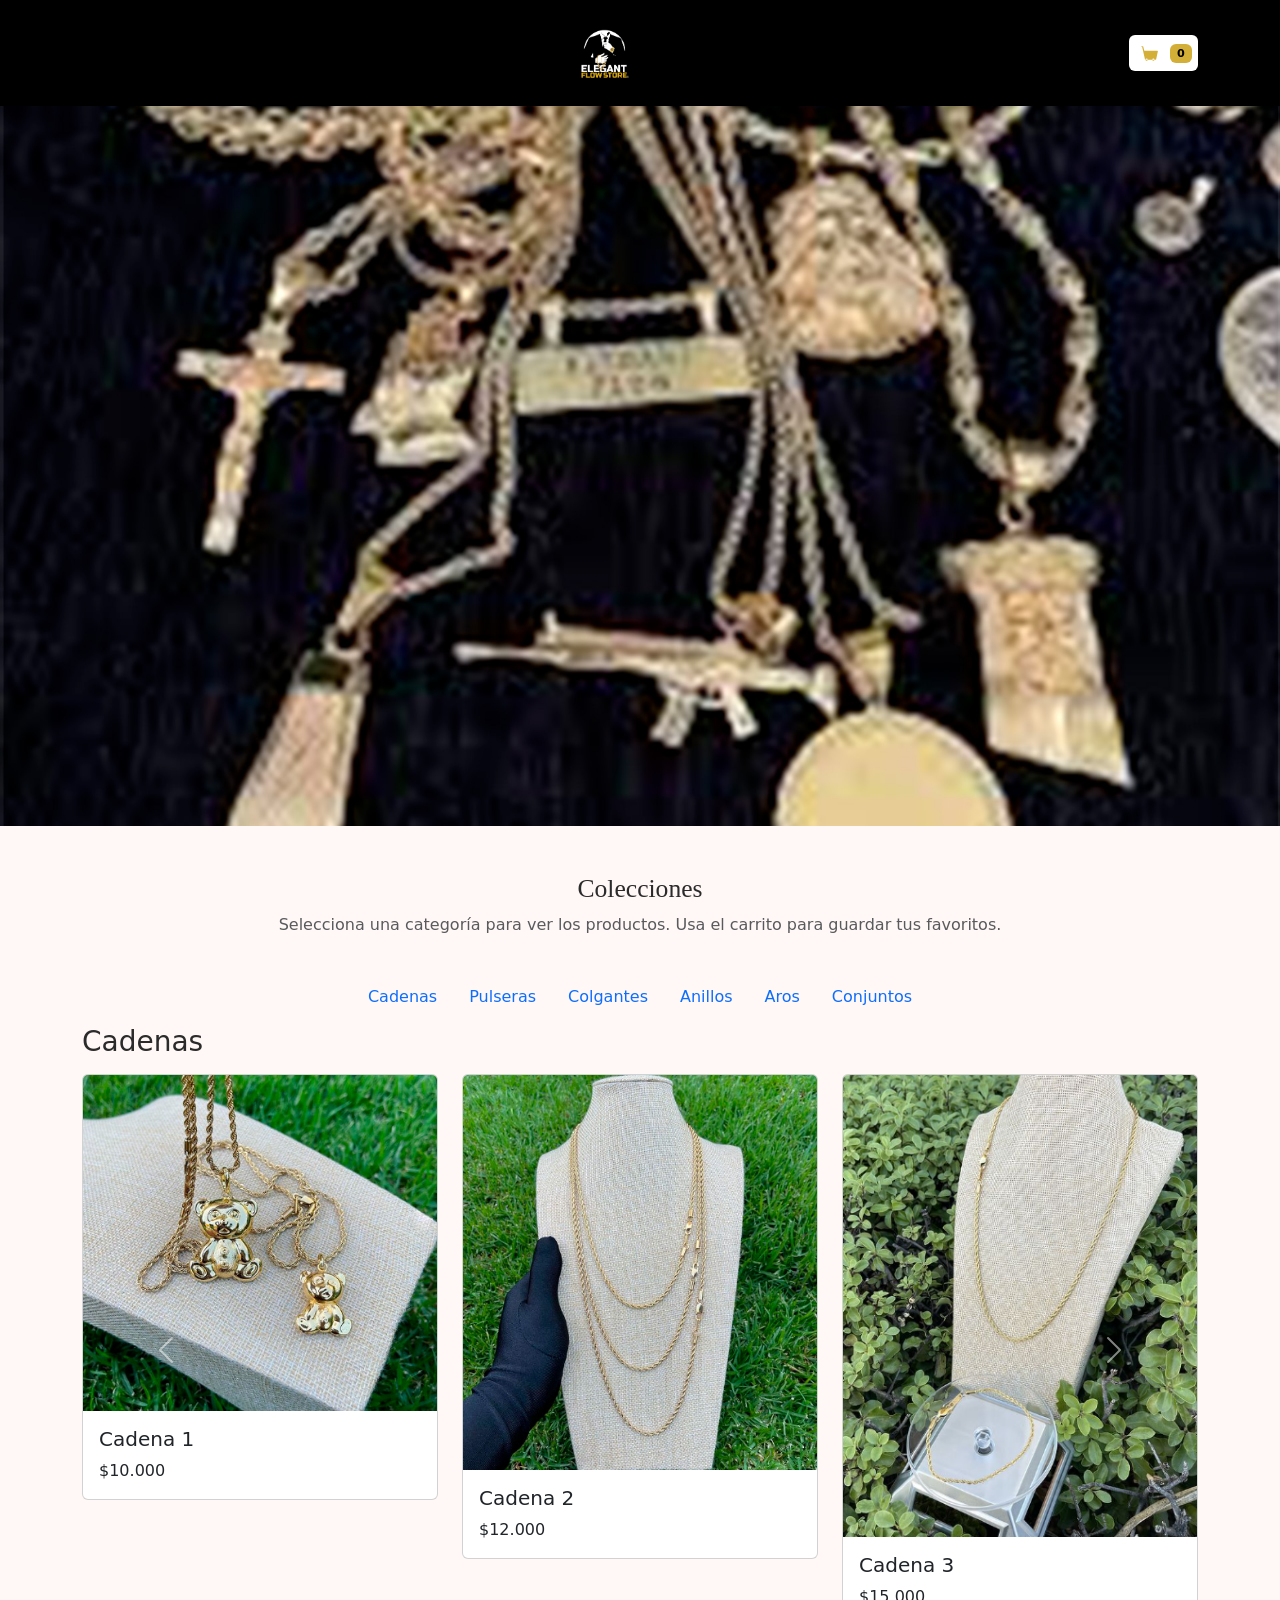
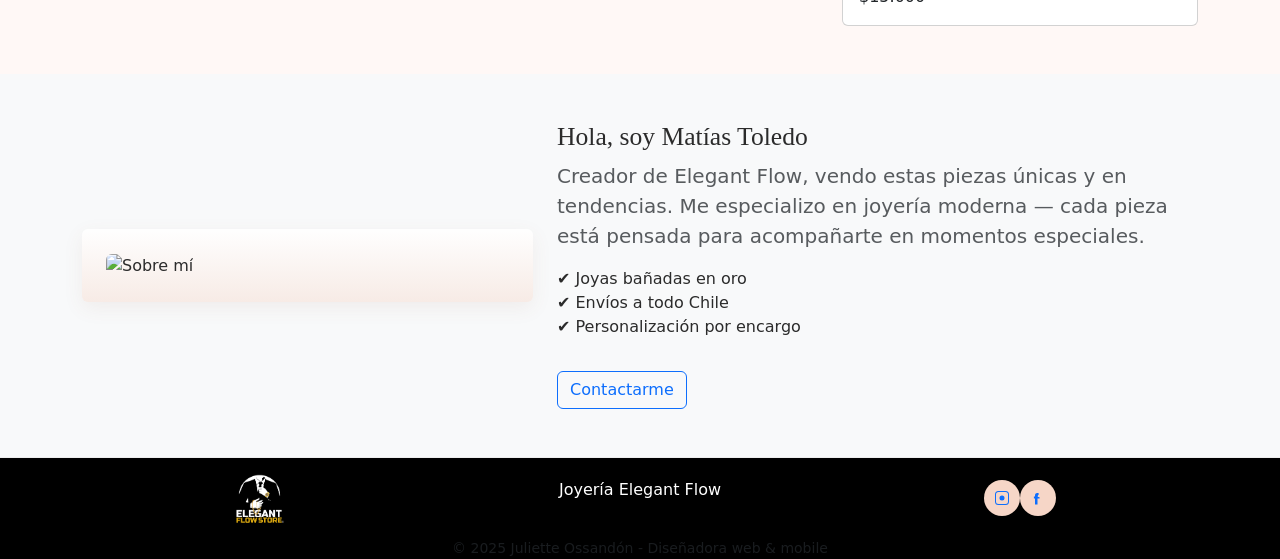
==== ElegantFlow/index.html @ ef753c64 "subir sitio" ====
<!doctype html>
<html lang="es">
  <head>
    <meta charset="utf-8" />
    <meta name="viewport" content="width=device-width, initial-scale=1" />
    <title>Elegant Flow Store</title>

    <!-- Bootstrap 5 CSS -->
    <link href="https://cdn.jsdelivr.net/npm/bootstrap@5.3.2/dist/css/bootstrap.min.css" rel="stylesheet">
    <link rel="stylesheet" href="style.css">
    
  </head>
  <body>
    <!-- NAV -->
     <nav class="navbar navbar-expand-lg navbar-dark" style="background-color: #000000;">
      <div class="container">
        <a class="navbar-brand" href="../index.html">
          <img src="../logo.png" alt=""  style="width: 100px;">
        </a>
      
        <a class="navbar-brand d-flex align-items-center gap-2 href="#" >
          <img src="assets/Logo elegant flow.png" alt="logo" class="logo-site">
        </a>
        <div class="d-flex align-items-center gap-2">
            <!-- Cart button opens offcanvas -->
          <button class="btn btn-cart-white nav-cart-btn" data-bs-toggle="offcanvas" data-bs-target="#cartCanvas" aria-controls="cartCanvas">
            <svg xmlns="http://www.w3.org/2000/svg" width="18" height="18" class="bi bi-cart4" viewBox="0 0 16 16">
              <path d="M0 1.5A.5.5 0 0 1 .5 1h1a.5.5 0 0 1 .485.379L2.89 5H14.5a.5.5 0 0 1 .49.598l-1.5 7A.5.5 0 0 1 13 13H4a.5.5 0 0 1-.491-.408L1.01 1.607 1 1.5zM5 12a1 1 0 1 0 0 2 1 1 0 0 0 0-2zm6 0a1 1 0 1 0 0 2 1 1 0 0 0 0-2z"/>
            </svg>
            <span class="badge badge-gold cart-badge" id="cartCount">0</span>
          </button>
        </div>
      </div>
     </nav>
     
     <!-- Presentación -->
      <div class="presentacion-container">
        <img src="assets/presentacion.jpg" alt="Presentación" class="presentacion-img">
      </div>


    <!-- Servicios -->
    <div class="offcanvas offcanvas-end" tabindex="-1" id="cartCanvas" aria-labelledby="cartCanvasLabel">
      <div class="offcanvas-header">
        <h5 class="offcanvas-title" id="cartCanvasLabel">Tu carrito</h5>
        <button type="button" class="btn-close" data-bs-dismiss="offcanvas" aria-label="Close"></button>
      </div>
      <div class="offcanvas-body d-flex flex-column">
        <div id="cartItems" class="mb-3">
          <p class="text-muted">Carrito vacío — añade productos.</p>
        </div>
        <div class="mt-auto">
          <div class="d-flex justify-content-between align-items-center mb-3">
            <strong>Total</strong>
            <strong id="cartTotal">$0</strong>
          </div>
          <button class="btn btn-success w-100 mb-2" id="checkoutBtn">Pagar</button>
          <button class="btn btn-outline-secondary w-100" id="clearCartBtn">Vaciar carrito</button>
        </div>
      </div>
    </div>

    <!-- PRODUCTS SECTION -->
    <section id="productos" class="py-5">
      <div class="container">
        <div class="row mb-4">
          <div class="col-md-12 d-flex justify-content-center align-items-center">
            <h2 class="product-title">Colecciones</h2>
          </div>  
          <div class="col-md-12 d-flex justify-content-center align-items-center">
            <p class="text-muted">Selecciona una categoría para ver los productos. Usa el carrito para guardar tus favoritos.</p>
          </div>
        </div>

        <div class="row mb-2">
          <div class="col-md-12 d-flex justify-content-center align-items-center">
            <ul class="nav category-pills justify-content-md-end" id="categoryList" role="tablist">
              <li class="nav-item"><button class="nav-link active" data-category="cadenas">Cadenas</button></li>
              <li class="nav-item"><button class="nav-link" data-category="pulseras">Pulseras</button></li>
              <li class="nav-item"><button class="nav-link" data-category="colgantes">Colgantes</button></li>
              <li class="nav-item"><button class="nav-link" data-category="anillos">Anillos</button></li>
              <li class="nav-item"><button class="nav-link" data-category="aros">Aros</button></li>
              <li class="nav-item"><button class="nav-link" data-category="conjuntos">Conjuntos</button></li>
            </ul>
          </div>
        </div>

        <!-- Dynamic carousel area -->
        <div class="row">
          <div class="col-12">
            <h3 id="categoryTitle" class="mb-3">Cadenas</h3>
            <div id="productCarouselWrapper">
              <!-- Carousel will be injected here by JS -->
            </div>
          </div>
        </div>
      </div>
    </section>

    <!-- PRESENTACIÓN PERSONAL -->
    <section id="presentacion" class="py-5 bg-light">
      <div class="container">
        <div class="row g-4 align-items-center">
          <div class="col-lg-5">
            <div class="p-4 rounded product-card">
              <img src="https://images.unsplash.com/photo-1543163521-1bf539c55f88?auto=format&fit=crop&w=800&q=60" alt="Sobre mí" class="img-fluid rounded">
            </div>
          </div>
          <div class="col-lg-7">
            <h2 class="product-title">Hola, soy Matías Toledo</h2>
            <p class="lead text-muted">Creador de Elegant Flow, vendo estas piezas únicas y en tendencias. Me especializo en joyería moderna — cada pieza está pensada para acompañarte en momentos especiales.</p>

            <ul class="list-unstyled">
              <li>✔ Joyas bañadas en oro</li>
              <li>✔ Envíos a todo Chile</li>
              <li>✔ Personalización por encargo</li>
            </ul>

            <a href="#contacto" class="btn btn-outline-primary mt-3">Contactarme</a>
          </div>
        </div>
      </div>
    </section>

    <!-- FOOTER -->
     <footer id="contacto" class="">
      <div class="container text-center">
        <div class="row">
          <div class="col-md-4 d-flex justify-content-center align-items-center">
            <img src="assets/Logo elegant flow.png" alt="" class="logo-site">
          </div>
          <div class="col-md-4 d-flex justify-content-center align-items-center">
            <p class="text-white">Joyería Elegant Flow</p>
          </div>
          <div class="col-md-4 d-flex justify-content-center align-items-center">
            <a class="social-icon" href="#" aria-label="Instagram"><svg xmlns="http://www.w3.org/2000/svg" width="16" height="16" fill="currentColor" class="bi bi-instagram" viewBox="0 0 16 16"><path d="M8 5.5a2.5 2.5 0 1 0 0 5 2.5 2.5 0 0 0 0-5z"/><path d="M11.5 1h-7A3.5 3.5 0 0 0 1 4.5v7A3.5 3.5 0 0 0 4.5 15h7A3.5 3.5 0 0 0 15 11.5v-7A3.5 3.5 0 0 0 11.5 1zm2.5 10.5a2.5 2.5 0 0 1-2.5 2.5h-7A2.5 2.5 0 0 1 2 11.5v-7A2.5 2.5 0 0 1 4.5 2h7A2.5 2.5 0 0 1 14 4.5v7z"/></svg></a>
            <a class="social-icon" href="#" aria-label="Facebook"><svg xmlns="http://www.w3.org/2000/svg" width="16" height="16" fill="currentColor" class="bi bi-facebook" viewBox="0 0 16 16"><path d="M8.94 8.6H7.5v6H5V8.6H3.9V6.6H5V5.4c0-1.1.6-2.4 2.2-2.4h1.4v2.1H8.4c-.3 0-.6.2-.6.6v1.2h1.7l-.2 2z"/></svg></a>
          </div>
        </div>
        <div class="d-flex justify-content-center align-items-end">
          <small class="text-muted ">© 2025 Juliette Ossandón - Diseñadora web & mobile</small>
        </div>
      </div>
     </footer>


    <!-- Bootstrap JS bundle -->
    <script src="https://cdn.jsdelivr.net/npm/bootstrap@5.3.2/dist/js/bootstrap.bundle.min.js"></script>
    <script src="main.js"></script>
   
  </body>
</html>
---- ElegantFlow/style.css ----
:root{
        --brand-1: #8b5e3c; /* café/bronze */
        --accent: #f6d6c7; /* rosa nude */
        --muted: #6b6b6b;
      }

      body{
        font-family: Inter, system-ui, -apple-system, 'Segoe UI', Roboto, 'Helvetica Neue', Arial; 
        background: #fff8f6; 
        color:#2b2b2b}

      /* NAV */
      container-nav {
        background-color: #2b2b2b;
      }


    .site-logo {
        font-family: 'Playfair Display', serif; 
        font-weight:700; 
        letter-spacing:1px;
    }

    /* Contenedor del logo */
    .logo-site {
      height: 80px; /* ajusta según tu diseño */
      width: auto;
      display: block;
      object-fit: contain;
    }

    /* Si el logo está en el navbar */
    .navbar .logo-site {
      max-height: 80px; /* altura menor en barra */
    }
    

    /* Si quieres que responda bien en móviles */
    @media (max-width: 576px) {
      .logo-site {
        max-height: 50px;
      }
    }

    .nav-cart-btn {
        position:relative;
    }


    .btn-cart-white {
      background-color: #ffffff;
      border: none;
    }

    .btn-cart-white svg {
      fill: #d4af37; /* color oro */
    }

    .btn-cart-white:hover {
      background-color: #f0f0f0;
    }

    .badge-gold {
      background-color: #d4af37; /* oro */
      color: #000000; /* texto negro para contraste */
    }


    .cart-badge {
        position:absolute; 
        top:-6px; 
        right:-6px; 
        font-size:0.7rem;
    }

    .presentacion-container {
      width: 100%;
      overflow: hidden;
    }

    .presentacion-img {
      width: 100%;
      height: auto; /* Mantiene proporción */
      display: block;
    }



      /* Hero / productos */
    .category-pills .nav-link {
        border-radius:50px
    }
    .product-title {
        font-family: 'Playfair Display', serif; 
        font-size:1.6rem
    }

      /* Cards */
    .product-card {
        border:none; 
        background:linear-gradient(180deg, rgba(255,255,255,0.9), rgba(246,214,199,0.4)); 
        border-radius:14px; 
        box-shadow:0 6px 20px rgba(139,94,60,0.08)
    }

    .product-img {
        height:220px; 
        object-fit:cover; 
        border-radius:12px;
    }

      /* Footer */
    footer {
        background:#000000; 
        border-top:1px solid #eee;
    }
    .social-icon {
        width:36px; 
        height:36px; 
        display:inline-flex; 
        align-items:center; 
        justify-content:center; 
        border-radius:50%; 
        background:var(--accent)
    }

      @media(min-width:1200px){
        .product-img{height:280px}
      }
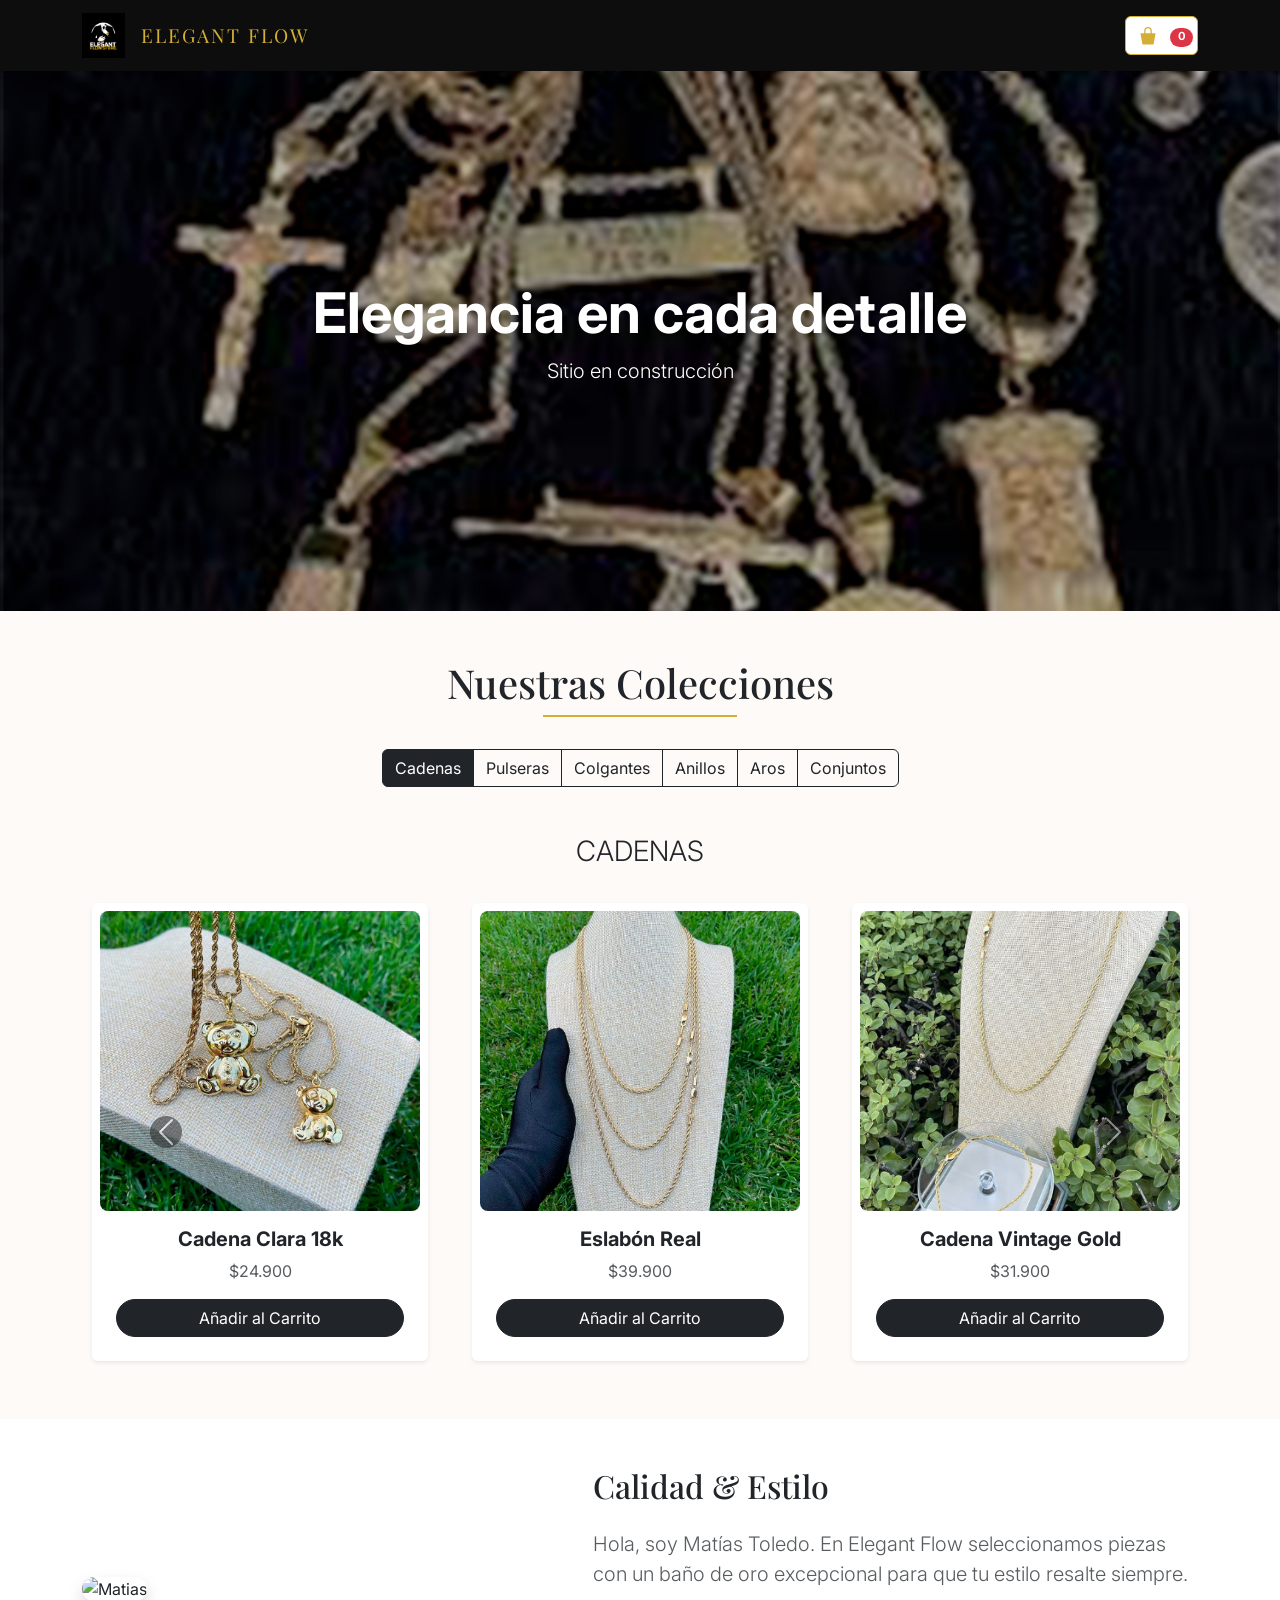
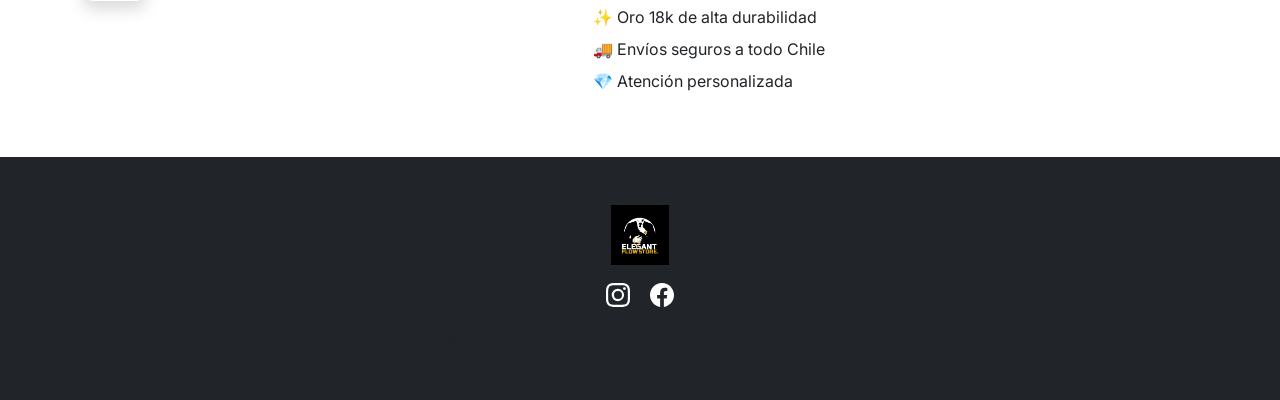
==== commit 96c7f69a: "actualizacion elegant flow store" ====
--- a/ElegantFlow/index.html
+++ b/ElegantFlow/index.html
@@ -1,152 +1,117 @@
 <!doctype html>
 <html lang="es">
-  <head>
+<head>
     <meta charset="utf-8" />
     <meta name="viewport" content="width=device-width, initial-scale=1" />
-    <title>Elegant Flow Store</title>
+    <title>Elegant Flow Store | Joyería Premium</title>
+    <link href="https://cdn.jsdelivr.net/npm/bootstrap@5.3.2/dist/css/bootstrap.min.css" rel="stylesheet">
+    <link href="https://fonts.googleapis.com/css2?family=Playfair+Display:wght@700&family=Inter:wght@300;400;600&display=swap" rel="stylesheet">
+    <link rel="stylesheet" href="style.css">
+</head>
+<body>
 
-    <!-- Bootstrap 5 CSS -->
-    <link href="https://cdn.jsdelivr.net/npm/bootstrap@5.3.2/dist/css/bootstrap.min.css" rel="stylesheet">
-    <link rel="stylesheet" href="style.css">
-    
-  </head>
-  <body>
-    <!-- NAV -->
-     <nav class="navbar navbar-expand-lg navbar-dark" style="background-color: #000000;">
-      <div class="container">
-        <a class="navbar-brand" href="../index.html">
-          <img src="../logo.png" alt=""  style="width: 100px;">
-        </a>
-      
-        <a class="navbar-brand d-flex align-items-center gap-2 href="#" >
-          <img src="assets/Logo elegant flow.png" alt="logo" class="logo-site">
-        </a>
-        <div class="d-flex align-items-center gap-2">
-            <!-- Cart button opens offcanvas -->
-          <button class="btn btn-cart-white nav-cart-btn" data-bs-toggle="offcanvas" data-bs-target="#cartCanvas" aria-controls="cartCanvas">
-            <svg xmlns="http://www.w3.org/2000/svg" width="18" height="18" class="bi bi-cart4" viewBox="0 0 16 16">
-              <path d="M0 1.5A.5.5 0 0 1 .5 1h1a.5.5 0 0 1 .485.379L2.89 5H14.5a.5.5 0 0 1 .49.598l-1.5 7A.5.5 0 0 1 13 13H4a.5.5 0 0 1-.491-.408L1.01 1.607 1 1.5zM5 12a1 1 0 1 0 0 2 1 1 0 0 0 0-2zm6 0a1 1 0 1 0 0 2 1 1 0 0 0 0-2z"/>
-            </svg>
-            <span class="badge badge-gold cart-badge" id="cartCount">0</span>
-          </button>
+    <nav class="navbar navbar-expand-lg navbar-dark sticky-top">
+        <div class="container">
+            <a class="navbar-brand d-flex align-items-center gap-2" href="#">
+                <img src="assets/Logo elegant flow.png" alt="logo" class="logo-site">
+                <span class="ms-2 site-title">Elegant Flow</span>
+            </a>
+            
+            <button class="btn btn-cart-gold nav-cart-btn" data-bs-toggle="offcanvas" data-bs-target="#cartCanvas">
+                <svg xmlns="http://www.w3.org/2000/svg" width="20" height="20" fill="currentColor" class="bi bi-bag-gold" viewBox="0 0 16 16">
+                    <path d="M8 1a2 2 0 0 1 2 2v2H6V3a2 2 0 0 1 2-2zm3 4V3a3 3 0 1 0-6 0v2H2.5a.5.5 0 0 0-.491.592l1.5 8A.5.5 0 0 0 4 14h8a.5.5 0 0 0 .491-.408l1.5-8A.5.5 0 0 0 13.5 5H11z"/>
+                </svg>
+                <span class="badge rounded-pill bg-danger cart-badge" id="cartCount">0</span>
+            </button>
         </div>
-      </div>
-     </nav>
-     
-     <!-- Presentación -->
-      <div class="presentacion-container">
-        <img src="assets/presentacion.jpg" alt="Presentación" class="presentacion-img">
-      </div>
+    </nav>
 
+    <header class="hero-section">
+        <img src="assets/presentacion.jpg" alt="Colección Oro" class="hero-img">
+        <div class="hero-overlay d-flex align-items-center justify-content-center">
+            <div class="text-center text-white">
+                <h1 class="display-4 fw-bold">Elegancia en cada detalle</h1>
+                <p class="lead">Sitio en construcción</p>
+            </div>
+        </div>
+    </header>
 
-    <!-- Servicios -->
-    <div class="offcanvas offcanvas-end" tabindex="-1" id="cartCanvas" aria-labelledby="cartCanvasLabel">
-      <div class="offcanvas-header">
-        <h5 class="offcanvas-title" id="cartCanvasLabel">Tu carrito</h5>
-        <button type="button" class="btn-close" data-bs-dismiss="offcanvas" aria-label="Close"></button>
-      </div>
-      <div class="offcanvas-body d-flex flex-column">
-        <div id="cartItems" class="mb-3">
-          <p class="text-muted">Carrito vacío — añade productos.</p>
+    <section id="productos" class="py-5">
+        <div class="container">
+            <div class="text-center mb-5">
+                <h2 class="section-title">Nuestras Colecciones</h2>
+                <div class="category-filter mt-4">
+                    <div class="btn-group flex-wrap justify-content-center" id="categoryList">
+                        <button class="btn btn-outline-dark active" data-category="cadenas">Cadenas</button>
+                        <button class="btn btn-outline-dark" data-category="pulseras">Pulseras</button>
+                        <button class="btn btn-outline-dark" data-category="colgantes">Colgantes</button>
+                        <button class="btn btn-outline-dark" data-category="anillos">Anillos</button>
+                        <button class="btn btn-outline-dark" data-category="aros">Aros</button>
+                        <button class="btn btn-outline-dark" data-category="conjuntos">Conjuntos</button>
+                    </div>
+                </div>
+            </div>
+
+            <div class="row">
+                <div class="col-12">
+                    <h3 id="categoryTitle" class="mb-4 text-center text-uppercase fw-light">Cadenas</h3>
+                    <div id="productCarouselWrapper">
+                        </div>
+                </div>
+            </div>
         </div>
-        <div class="mt-auto">
-          <div class="d-flex justify-content-between align-items-center mb-3">
-            <strong>Total</strong>
-            <strong id="cartTotal">$0</strong>
-          </div>
-          <button class="btn btn-success w-100 mb-2" id="checkoutBtn">Pagar</button>
-          <button class="btn btn-outline-secondary w-100" id="clearCartBtn">Vaciar carrito</button>
+    </section>
+
+    <section class="py-5 bg-white">
+        <div class="container">
+            <div class="row align-items-center">
+                <div class="col-md-5 mb-4 mb-md-0">
+                    <img src="https://images.unsplash.com/photo-1543163521-1bf539c55f88?auto=format&fit=crop&w=800" class="img-fluid rounded-4 shadow" alt="Matias">
+                </div>
+                <div class="col-md-7 ps-md-5">
+                    <h2 class="playfair mb-4">Calidad & Estilo</h2>
+                    <p class="text-muted lead">Hola, soy Matías Toledo. En Elegant Flow seleccionamos piezas con un baño de oro excepcional para que tu estilo resalte siempre.</p>
+                    <ul class="list-unstyled mt-3">
+                        <li class="mb-2">✨ Oro 18k de alta durabilidad</li>
+                        <li class="mb-2">🚚 Envíos seguros a todo Chile</li>
+                        <li class="mb-2">💎 Atención personalizada</li>
+                    </ul>
+                </div>
+            </div>
         </div>
-      </div>
+    </section>
+
+    <div class="offcanvas offcanvas-end" tabindex="-1" id="cartCanvas">
+        <div class="offcanvas-header border-bottom">
+            <h5 class="offcanvas-title fw-bold">Tu Pedido</h5>
+            <button type="button" class="btn-close" data-bs-dismiss="offcanvas"></button>
+        </div>
+        <div class="offcanvas-body">
+            <div id="cartItems" class="mb-4">
+                </div>
+            <div class="cart-footer mt-auto border-top pt-3">
+                <div class="d-flex justify-content-between mb-3">
+                    <span class="h5">Total:</span>
+                    <span class="h5 fw-bold" id="cartTotal">$0</span>
+                </div>
+                <button class="btn btn-gold w-100 mb-2 py-3 fw-bold" id="checkoutBtn">FINALIZAR COMPRA</button>
+                <button class="btn btn-link w-100 text-muted btn-sm" id="clearCartBtn">Vaciar carrito</button>
+            </div>
+        </div>
     </div>
 
-    <!-- PRODUCTS SECTION -->
-    <section id="productos" class="py-5">
-      <div class="container">
-        <div class="row mb-4">
-          <div class="col-md-12 d-flex justify-content-center align-items-center">
-            <h2 class="product-title">Colecciones</h2>
-          </div>  
-          <div class="col-md-12 d-flex justify-content-center align-items-center">
-            <p class="text-muted">Selecciona una categoría para ver los productos. Usa el carrito para guardar tus favoritos.</p>
-          </div>
+    <footer class="bg-dark text-white py-5">
+        <div class="container text-center">
+            <img src="assets/Logo elegant flow.png" alt="logo" height="60" class="mb-3">
+            <div class="social-links mb-4">
+                <a href="#" class="text-white mx-2"><svg xmlns="http://www.w3.org/2000/svg" width="24" height="24" fill="currentColor" class="bi bi-instagram" viewBox="0 0 16 16"><path d="M8 0C5.829 0 5.556.01 4.703.048 3.85.088 3.269.222 2.76.42a3.917 3.917 0 0 0-1.417.923A3.927 3.927 0 0 0 .42 2.76C.222 3.268.087 3.85.048 4.7.01 5.555 0 5.827 0 8.001c0 2.172.01 2.444.048 3.297.04.852.174 1.433.372 1.942.205.526.478.972.923 1.417.444.445.89.719 1.416.923.51.198 1.09.333 1.942.372C5.555 15.99 5.827 16 8 16s2.444-.01 3.298-.048c.851-.04 1.434-.174 1.943-.372a3.916 3.916 0 0 0 1.416-.923c.445-.445.718-.891.923-1.417.197-.509.332-1.09.372-1.942C15.99 10.445 16 10.173 16 8s-.01-2.445-.048-3.299c-.04-.851-.175-1.433-.372-1.941a3.926 3.926 0 0 0-.923-1.417A3.911 3.911 0 0 0 13.24.42c-.51-.198-1.092-.333-1.943-.372C10.443.01 10.172 0 7.998 0h.003zm-.717 1.442h.718c2.136 0 2.389.007 3.232.046.78.035 1.204.166 1.486.275.373.145.64.319.92.599.28.28.453.546.598.92.11.281.24.705.275 1.485.039.843.047 1.096.047 3.231s-.008 2.389-.047 3.232c-.035.78-.166 1.203-.275 1.485a2.47 2.47 0 0 1-.599.919c-.28.28-.546.453-.92.598-.28.11-.704.24-1.485.276-.843.038-1.096.047-3.232.047s-2.39-.009-3.233-.047c-.78-.036-1.203-.166-1.485-.276a2.478 2.478 0 0 1-.92-.598 2.48 2.48 0 0 1-.6-.92c-.109-.281-.24-.705-.275-1.485-.038-.843-.046-1.096-.046-3.233 0-2.136.008-2.388.046-3.231.036-.78.166-1.204.276-1.486.145-.373.319-.64.599-.92.28-.28.546-.453.92-.598.282-.11.705-.24 1.485-.276.738-.034 1.024-.044 2.515-.045v.002zm4.988 1.328a.96.96 0 1 0 0 1.92.96.96 0 0 0 0-1.92zm-4.27 1.122a4.109 4.109 0 1 0 0 8.217 4.109 4.109 0 0 0 0-8.217zm0 1.441a2.667 2.667 0 1 1 0 5.334 2.667 2.667 0 0 1 0-5.334z"/></svg></a>
+                <a href="#" class="text-white mx-2"><svg xmlns="http://www.w3.org/2000/svg" width="24" height="24" fill="currentColor" class="bi bi-facebook" viewBox="0 0 16 16"><path d="M16 8.049c0-4.446-3.582-8.05-8-8.05C3.58 0-.002 3.603-.002 8.05c0 4.017 2.926 7.347 6.75 7.951v-5.625h-2.03V8.05H6.75V6.275c0-2.017 1.195-3.131 3.022-3.131.876 0 1.791.157 1.791.157v1.98h-1.009c-.993 0-1.303.621-1.303 1.258v1.51h2.218l-.354 2.326H9.25V16c3.824-.604 6.75-3.934 6.75-7.951z"/></svg></a>
+            </div>
+            <p class="small text-muted mb-0">© 2026 Elegant Flow Store. Creado por Juliette Ossandón.</p>
         </div>
+    </footer>
 
-        <div class="row mb-2">
-          <div class="col-md-12 d-flex justify-content-center align-items-center">
-            <ul class="nav category-pills justify-content-md-end" id="categoryList" role="tablist">
-              <li class="nav-item"><button class="nav-link active" data-category="cadenas">Cadenas</button></li>
-              <li class="nav-item"><button class="nav-link" data-category="pulseras">Pulseras</button></li>
-              <li class="nav-item"><button class="nav-link" data-category="colgantes">Colgantes</button></li>
-              <li class="nav-item"><button class="nav-link" data-category="anillos">Anillos</button></li>
-              <li class="nav-item"><button class="nav-link" data-category="aros">Aros</button></li>
-              <li class="nav-item"><button class="nav-link" data-category="conjuntos">Conjuntos</button></li>
-            </ul>
-          </div>
-        </div>
-
-        <!-- Dynamic carousel area -->
-        <div class="row">
-          <div class="col-12">
-            <h3 id="categoryTitle" class="mb-3">Cadenas</h3>
-            <div id="productCarouselWrapper">
-              <!-- Carousel will be injected here by JS -->
-            </div>
-          </div>
-        </div>
-      </div>
-    </section>
-
-    <!-- PRESENTACIÓN PERSONAL -->
-    <section id="presentacion" class="py-5 bg-light">
-      <div class="container">
-        <div class="row g-4 align-items-center">
-          <div class="col-lg-5">
-            <div class="p-4 rounded product-card">
-              <img src="https://images.unsplash.com/photo-1543163521-1bf539c55f88?auto=format&fit=crop&w=800&q=60" alt="Sobre mí" class="img-fluid rounded">
-            </div>
-          </div>
-          <div class="col-lg-7">
-            <h2 class="product-title">Hola, soy Matías Toledo</h2>
-            <p class="lead text-muted">Creador de Elegant Flow, vendo estas piezas únicas y en tendencias. Me especializo en joyería moderna — cada pieza está pensada para acompañarte en momentos especiales.</p>
-
-            <ul class="list-unstyled">
-              <li>✔ Joyas bañadas en oro</li>
-              <li>✔ Envíos a todo Chile</li>
-              <li>✔ Personalización por encargo</li>
-            </ul>
-
-            <a href="#contacto" class="btn btn-outline-primary mt-3">Contactarme</a>
-          </div>
-        </div>
-      </div>
-    </section>
-
-    <!-- FOOTER -->
-     <footer id="contacto" class="">
-      <div class="container text-center">
-        <div class="row">
-          <div class="col-md-4 d-flex justify-content-center align-items-center">
-            <img src="assets/Logo elegant flow.png" alt="" class="logo-site">
-          </div>
-          <div class="col-md-4 d-flex justify-content-center align-items-center">
-            <p class="text-white">Joyería Elegant Flow</p>
-          </div>
-          <div class="col-md-4 d-flex justify-content-center align-items-center">
-            <a class="social-icon" href="#" aria-label="Instagram"><svg xmlns="http://www.w3.org/2000/svg" width="16" height="16" fill="currentColor" class="bi bi-instagram" viewBox="0 0 16 16"><path d="M8 5.5a2.5 2.5 0 1 0 0 5 2.5 2.5 0 0 0 0-5z"/><path d="M11.5 1h-7A3.5 3.5 0 0 0 1 4.5v7A3.5 3.5 0 0 0 4.5 15h7A3.5 3.5 0 0 0 15 11.5v-7A3.5 3.5 0 0 0 11.5 1zm2.5 10.5a2.5 2.5 0 0 1-2.5 2.5h-7A2.5 2.5 0 0 1 2 11.5v-7A2.5 2.5 0 0 1 4.5 2h7A2.5 2.5 0 0 1 14 4.5v7z"/></svg></a>
-            <a class="social-icon" href="#" aria-label="Facebook"><svg xmlns="http://www.w3.org/2000/svg" width="16" height="16" fill="currentColor" class="bi bi-facebook" viewBox="0 0 16 16"><path d="M8.94 8.6H7.5v6H5V8.6H3.9V6.6H5V5.4c0-1.1.6-2.4 2.2-2.4h1.4v2.1H8.4c-.3 0-.6.2-.6.6v1.2h1.7l-.2 2z"/></svg></a>
-          </div>
-        </div>
-        <div class="d-flex justify-content-center align-items-end">
-          <small class="text-muted ">© 2025 Juliette Ossandón - Diseñadora web & mobile</small>
-        </div>
-      </div>
-     </footer>
-
-
-    <!-- Bootstrap JS bundle -->
     <script src="https://cdn.jsdelivr.net/npm/bootstrap@5.3.2/dist/js/bootstrap.bundle.min.js"></script>
     <script src="main.js"></script>
-   
-  </body>
-</html>
+</body>
+</html>
--- a/ElegantFlow/style.css
+++ b/ElegantFlow/style.css
@@ -1,129 +1,120 @@
-       :root{
-        --brand-1: #8b5e3c; /* café/bronze */
-        --accent: #f6d6c7; /* rosa nude */
-        --muted: #6b6b6b;
-      }
+:root {
+    --gold: #d4af37;
+    --dark: #1a1a1a;
+    --light-bg: #fdfaf7;
+}
 
-      body{
-        font-family: Inter, system-ui, -apple-system, 'Segoe UI', Roboto, 'Helvetica Neue', Arial; 
-        background: #fff8f6; 
-        color:#2b2b2b}
+body {
+    font-family: 'Inter', sans-serif;
+    background-color: var(--light-bg);
+}
 
-      /* NAV */
-      container-nav {
-        background-color: #2b2b2b;
-      }
+.playfair { font-family: 'Playfair Display', serif; }
 
+/* Navbar */
+.navbar {
+    background-color: rgba(0,0,0,0.95);
+    backdrop-filter: blur(10px);
+}
 
-    .site-logo {
-        font-family: 'Playfair Display', serif; 
-        font-weight:700; 
-        letter-spacing:1px;
-    }
+.logo-site { height: 45px; }
+.site-title {
+    font-family: 'Playfair Display', serif;
+    color: var(--gold);
+    letter-spacing: 2px;
+    text-transform: uppercase;
+    font-size: 1.2rem;
+}
 
-    /* Contenedor del logo */
-    .logo-site {
-      height: 80px; /* ajusta según tu diseño */
-      width: auto;
-      display: block;
-      object-fit: contain;
-    }
+/* Hero */
+.hero-section {
+    position: relative;
+    height: 60vh;
+    overflow: hidden;
+}
 
-    /* Si el logo está en el navbar */
-    .navbar .logo-site {
-      max-height: 80px; /* altura menor en barra */
-    }
-    
+.hero-img {
+    width: 100%;
+    height: 100%;
+    object-fit: cover;
+}
 
-    /* Si quieres que responda bien en móviles */
-    @media (max-width: 576px) {
-      .logo-site {
-        max-height: 50px;
-      }
-    }
+.hero-overlay {
+    position: absolute;
+    top: 0; left: 0;
+    width: 100%; height: 100%;
+    background: rgba(0,0,0,0.3);
+}
 
-    .nav-cart-btn {
-        position:relative;
-    }
+/* Productos */
+.section-title {
+    font-family: 'Playfair Display', serif;
+    font-size: 2.5rem;
+    position: relative;
+    display: inline-block;
+    padding-bottom: 10px;
+}
 
+.section-title::after {
+    content: '';
+    position: absolute;
+    bottom: 0; left: 25%;
+    width: 50%; height: 2px;
+    background: var(--gold);
+}
 
-    .btn-cart-white {
-      background-color: #ffffff;
-      border: none;
-    }
+.product-card {
+    border: none;
+    transition: transform 0.3s ease;
+    background: white;
+    margin: 10px;
+}
 
-    .btn-cart-white svg {
-      fill: #d4af37; /* color oro */
-    }
+.product-card:hover {
+    transform: translateY(-5px);
+}
 
-    .btn-cart-white:hover {
-      background-color: #f0f0f0;
-    }
+.product-img {
+    height: 300px;
+    object-fit: cover;
+    border-radius: 8px;
+}
 
-    .badge-gold {
-      background-color: #d4af37; /* oro */
-      color: #000000; /* texto negro para contraste */
-    }
+/* Botones */
+.btn-gold {
+    background-color: var(--gold);
+    color: black;
+    border: none;
+}
 
+.btn-gold:hover {
+    background-color: #c49b2d;
+    color: white;
+}
 
-    .cart-badge {
-        position:absolute; 
-        top:-6px; 
-        right:-6px; 
-        font-size:0.7rem;
-    }
+.btn-cart-gold {
+    background: white;
+    border: 1px solid var(--gold);
+    color: var(--gold);
+    position: relative;
+}
 
-    .presentacion-container {
-      width: 100%;
-      overflow: hidden;
-    }
+/* Carrito */
+.cart-badge {
+    position: absolute;
+    top: -8px;
+    right: -8px;
+    font-size: 0.7rem;
+}
 
-    .presentacion-img {
-      width: 100%;
-      height: auto; /* Mantiene proporción */
-      display: block;
-    }
+.remove-item {
+    font-size: 0.8rem;
+    text-decoration: none;
+}
 
-
-
-      /* Hero / productos */
-    .category-pills .nav-link {
-        border-radius:50px
-    }
-    .product-title {
-        font-family: 'Playfair Display', serif; 
-        font-size:1.6rem
-    }
-
-      /* Cards */
-    .product-card {
-        border:none; 
-        background:linear-gradient(180deg, rgba(255,255,255,0.9), rgba(246,214,199,0.4)); 
-        border-radius:14px; 
-        box-shadow:0 6px 20px rgba(139,94,60,0.08)
-    }
-
-    .product-img {
-        height:220px; 
-        object-fit:cover; 
-        border-radius:12px;
-    }
-
-      /* Footer */
-    footer {
-        background:#000000; 
-        border-top:1px solid #eee;
-    }
-    .social-icon {
-        width:36px; 
-        height:36px; 
-        display:inline-flex; 
-        align-items:center; 
-        justify-content:center; 
-        border-radius:50%; 
-        background:var(--accent)
-    }
-
-      @media(min-width:1200px){
-        .product-img{height:280px}
-      }+/* Carousel controls */
+.carousel-control-prev-icon, .carousel-control-next-icon {
+    background-color: var(--dark);
+    border-radius: 50%;
+    padding: 15px;
+}
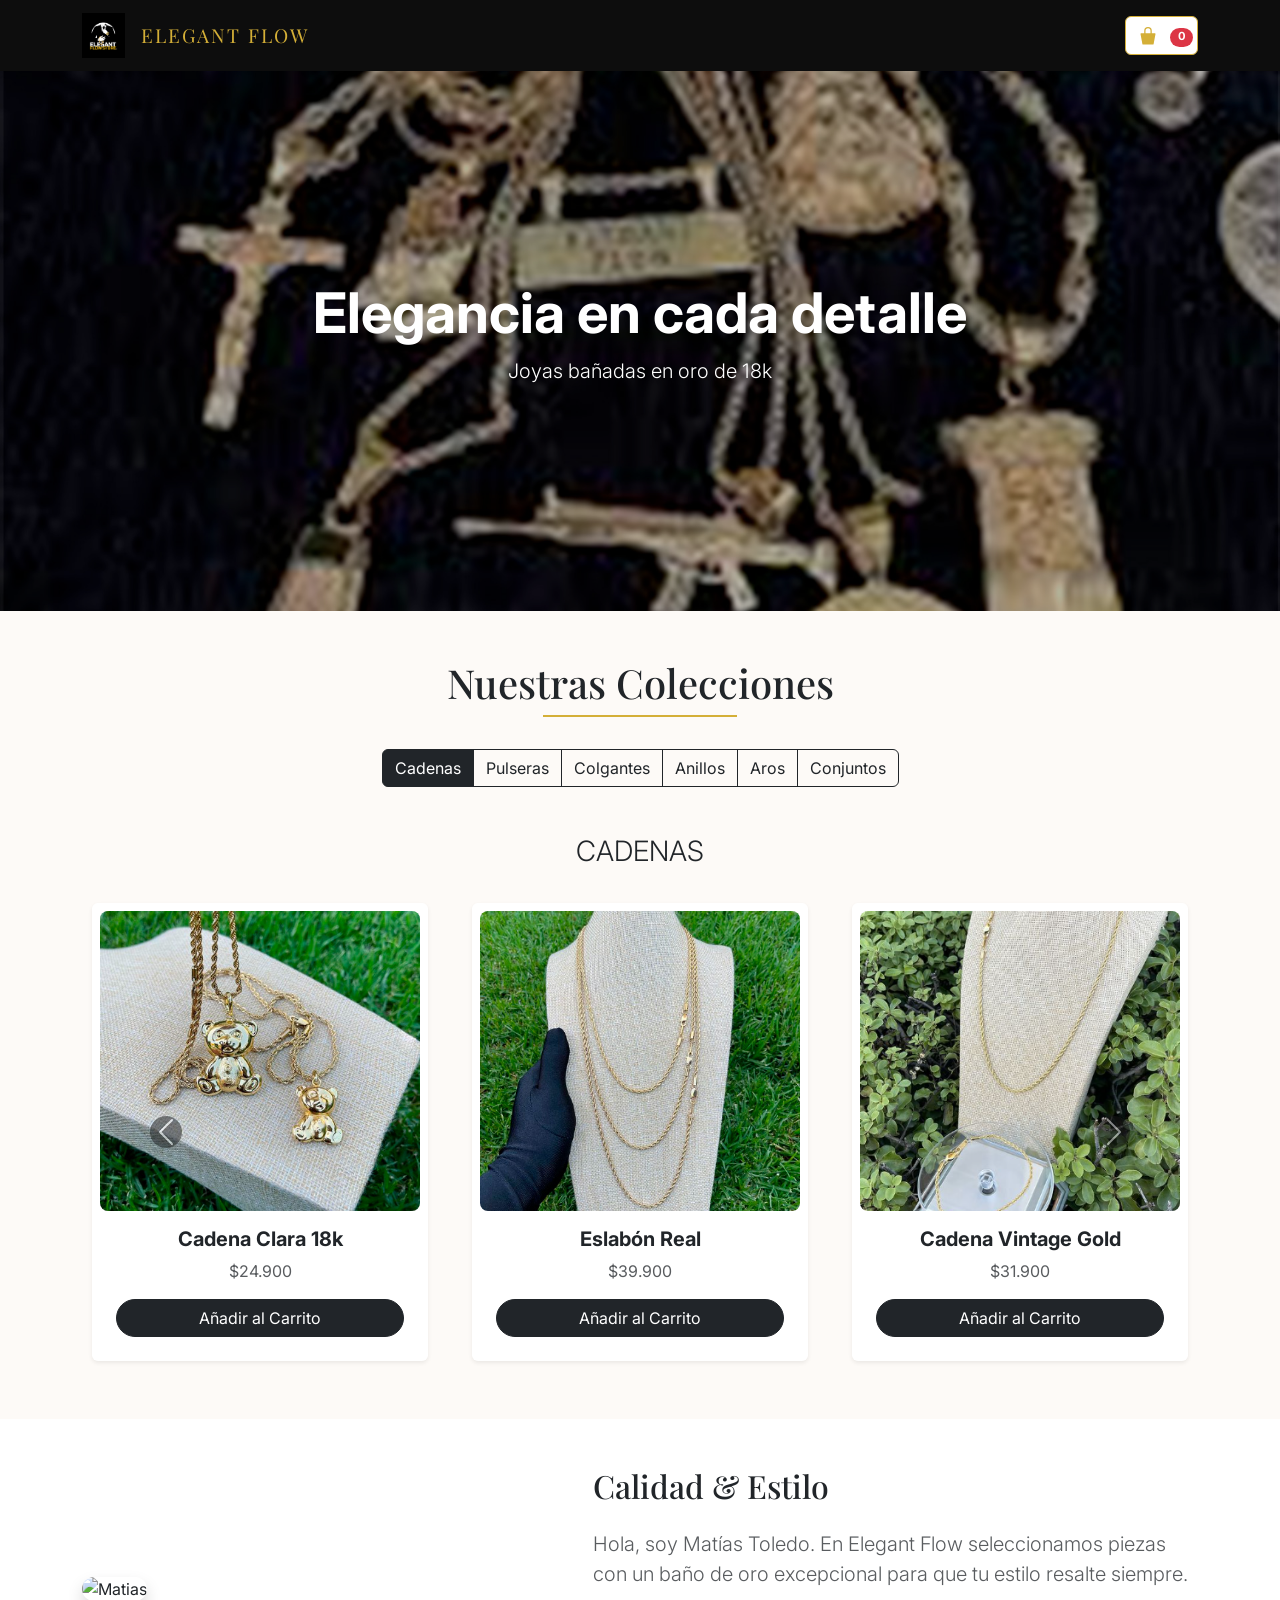
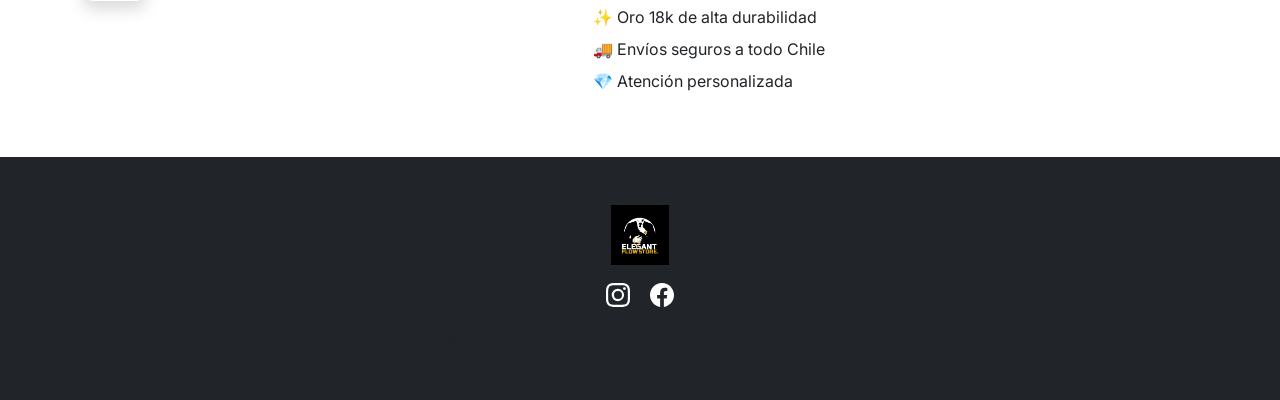
==== commit 18bf3ef2: "elegant flow" ====
--- a/ElegantFlow/index.html
+++ b/ElegantFlow/index.html
@@ -31,7 +31,7 @@
         <div class="hero-overlay d-flex align-items-center justify-content-center">
             <div class="text-center text-white">
                 <h1 class="display-4 fw-bold">Elegancia en cada detalle</h1>
-                <p class="lead">Sitio en construcción</p>
+                <p class="lead">Joyas bañadas en oro de 18k</p>
             </div>
         </div>
     </header>
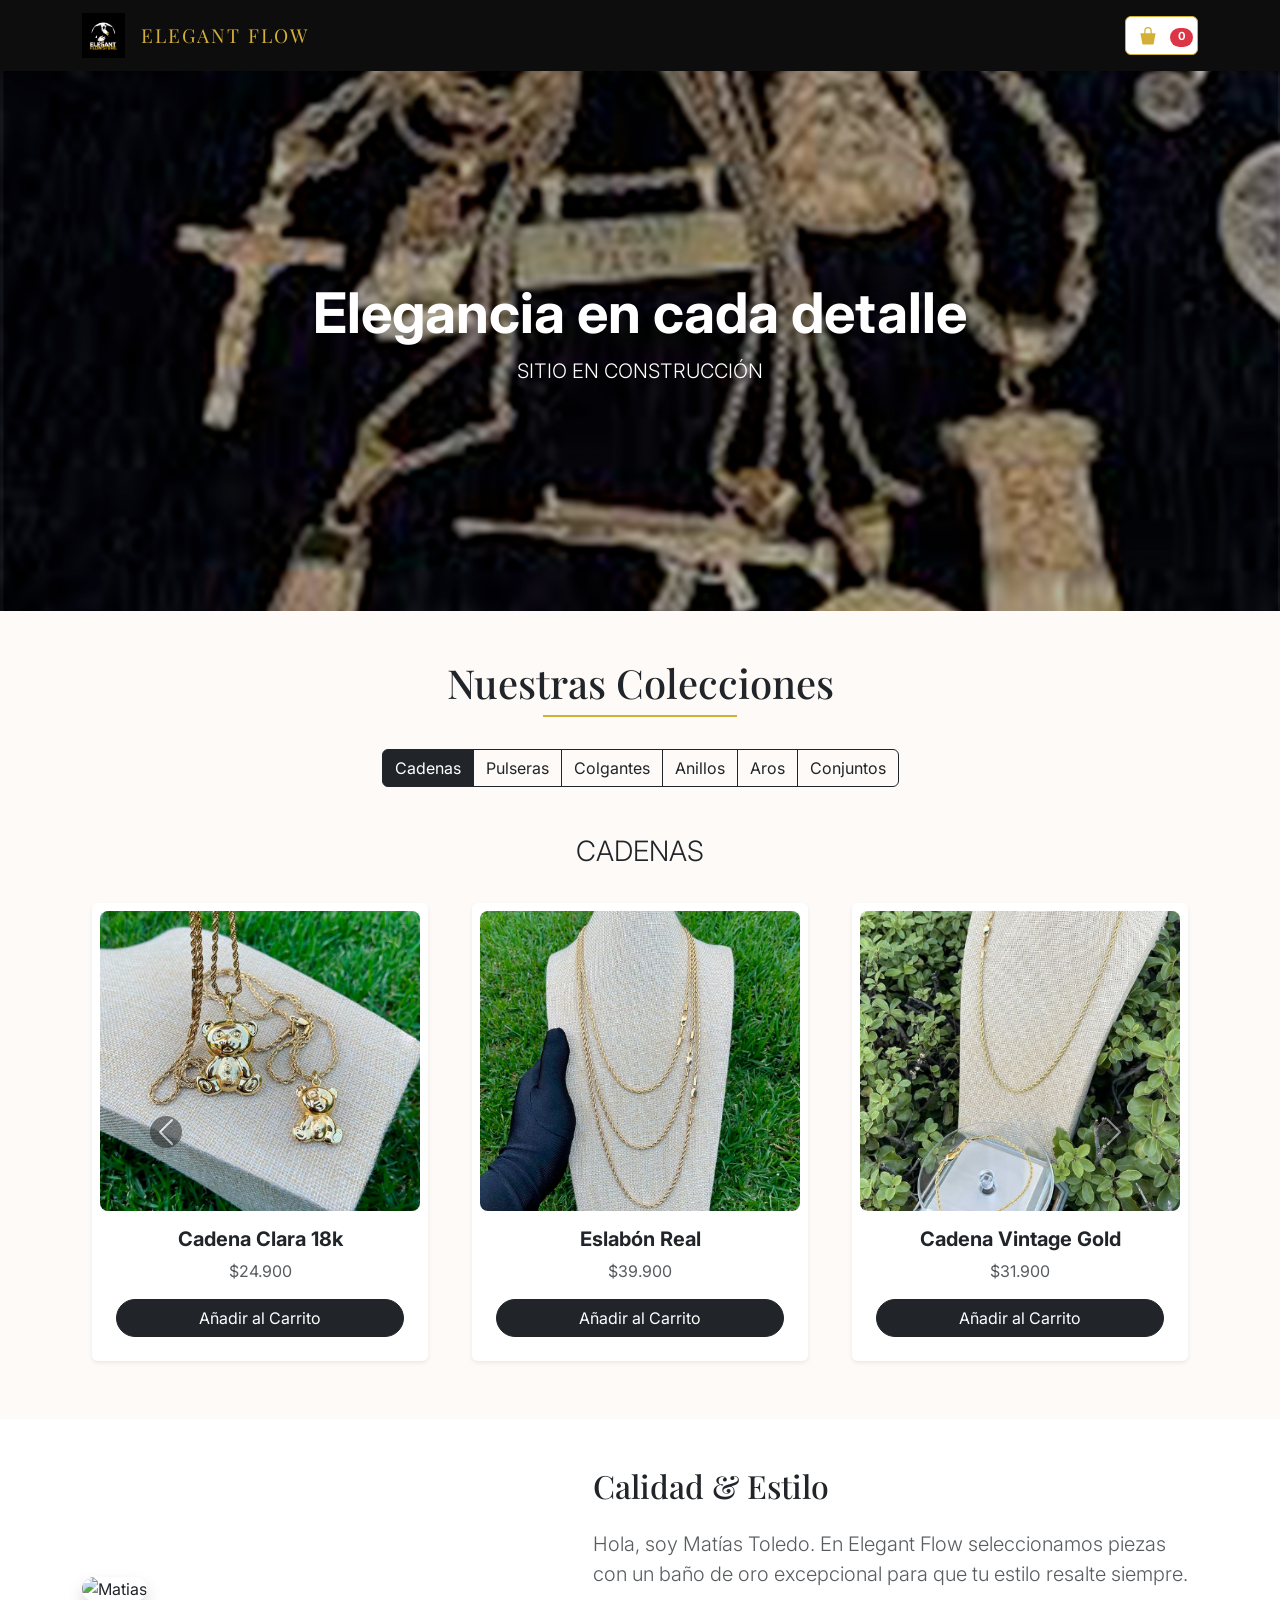
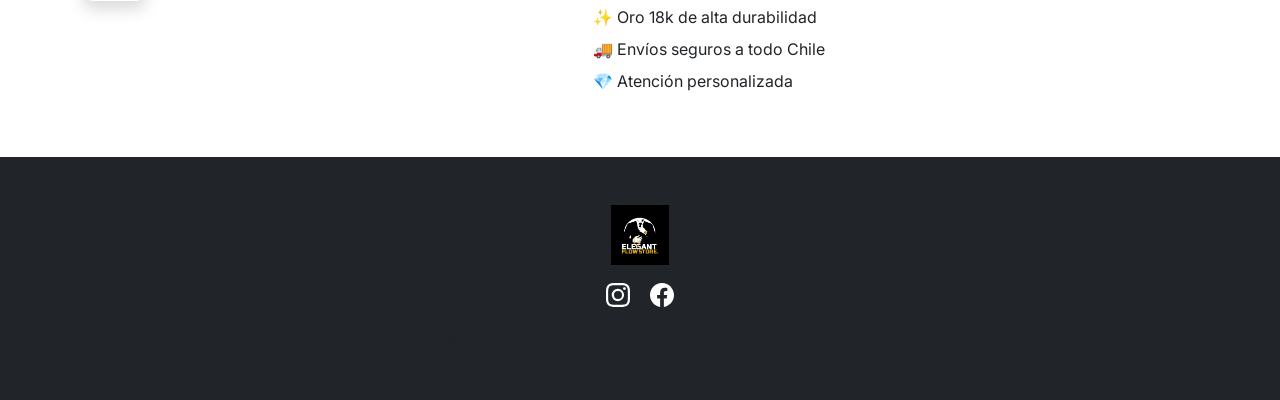
==== commit 893e1478: "elegant flow 2" ====
--- a/ElegantFlow/index.html
+++ b/ElegantFlow/index.html
@@ -31,7 +31,7 @@
         <div class="hero-overlay d-flex align-items-center justify-content-center">
             <div class="text-center text-white">
                 <h1 class="display-4 fw-bold">Elegancia en cada detalle</h1>
-                <p class="lead">Joyas bañadas en oro de 18k</p>
+                <p class="lead">SITIO EN CONSTRUCCIÓN</p>
             </div>
         </div>
     </header>
